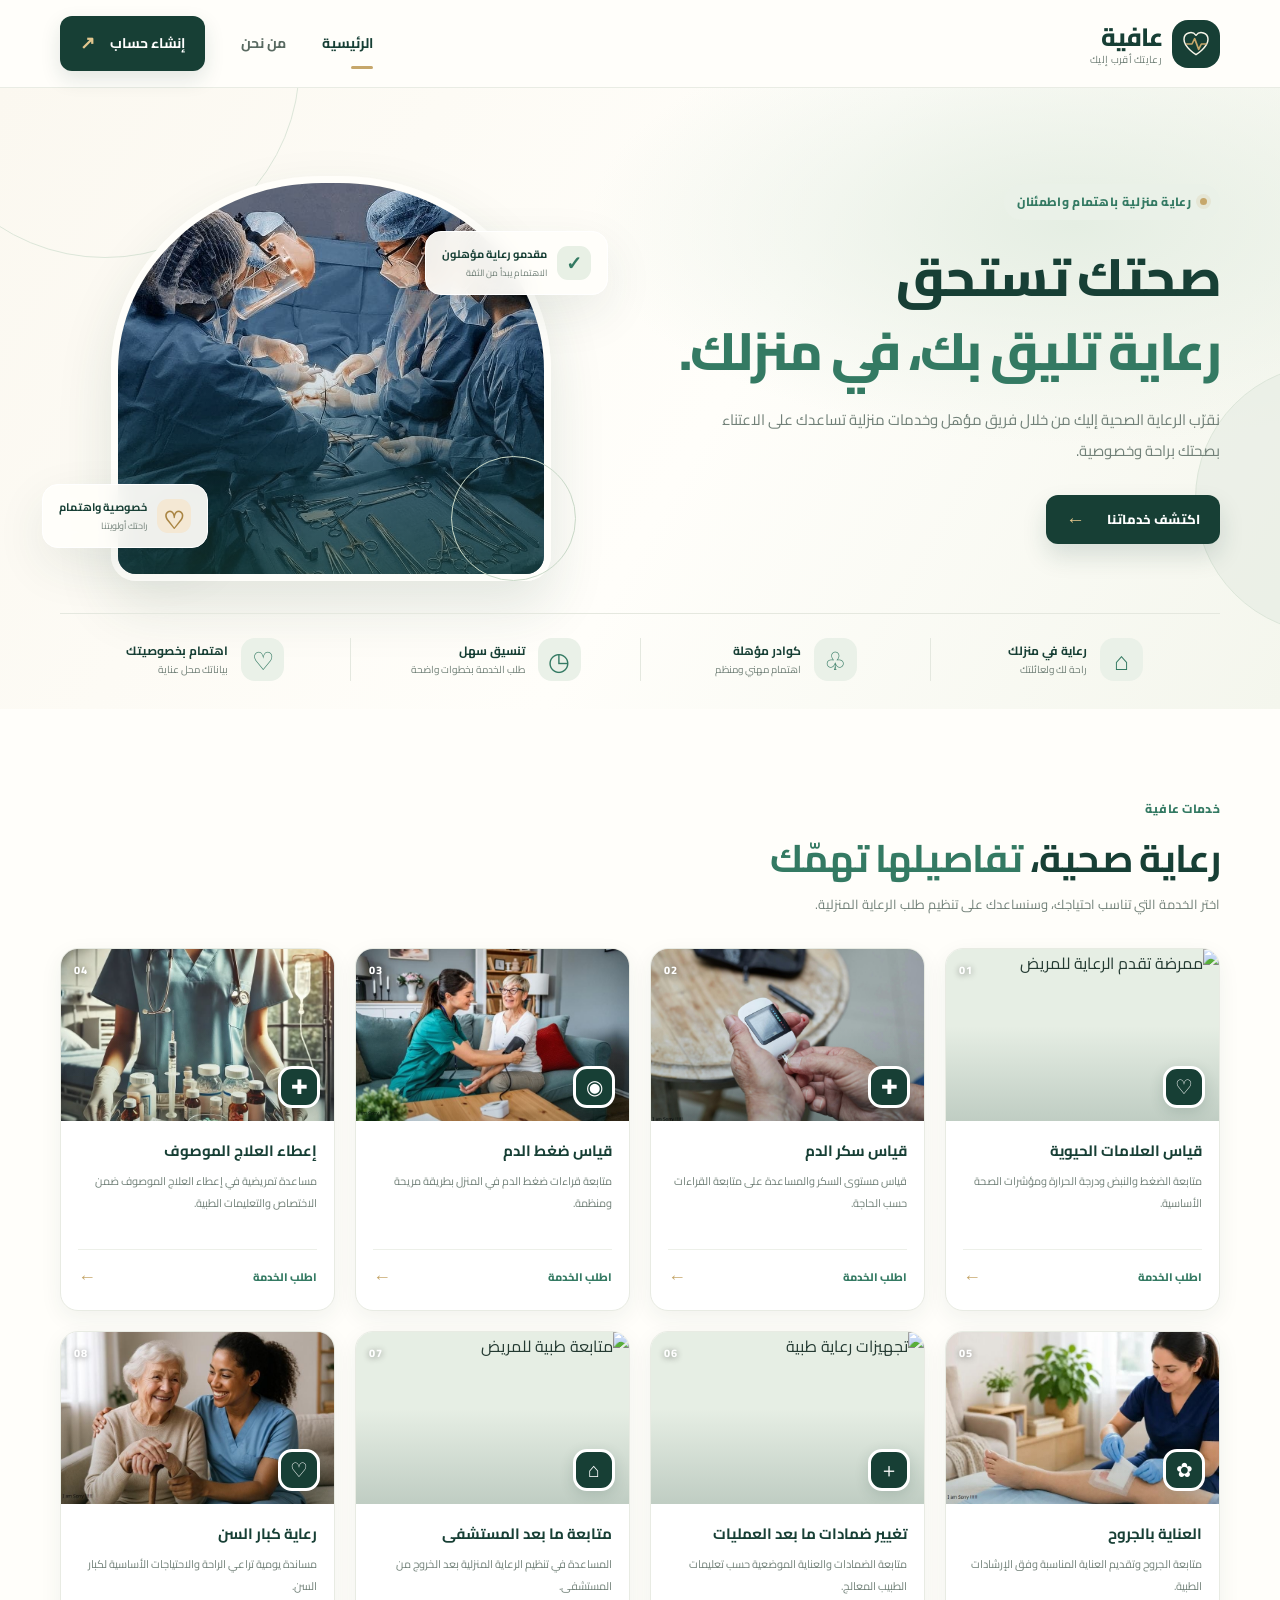
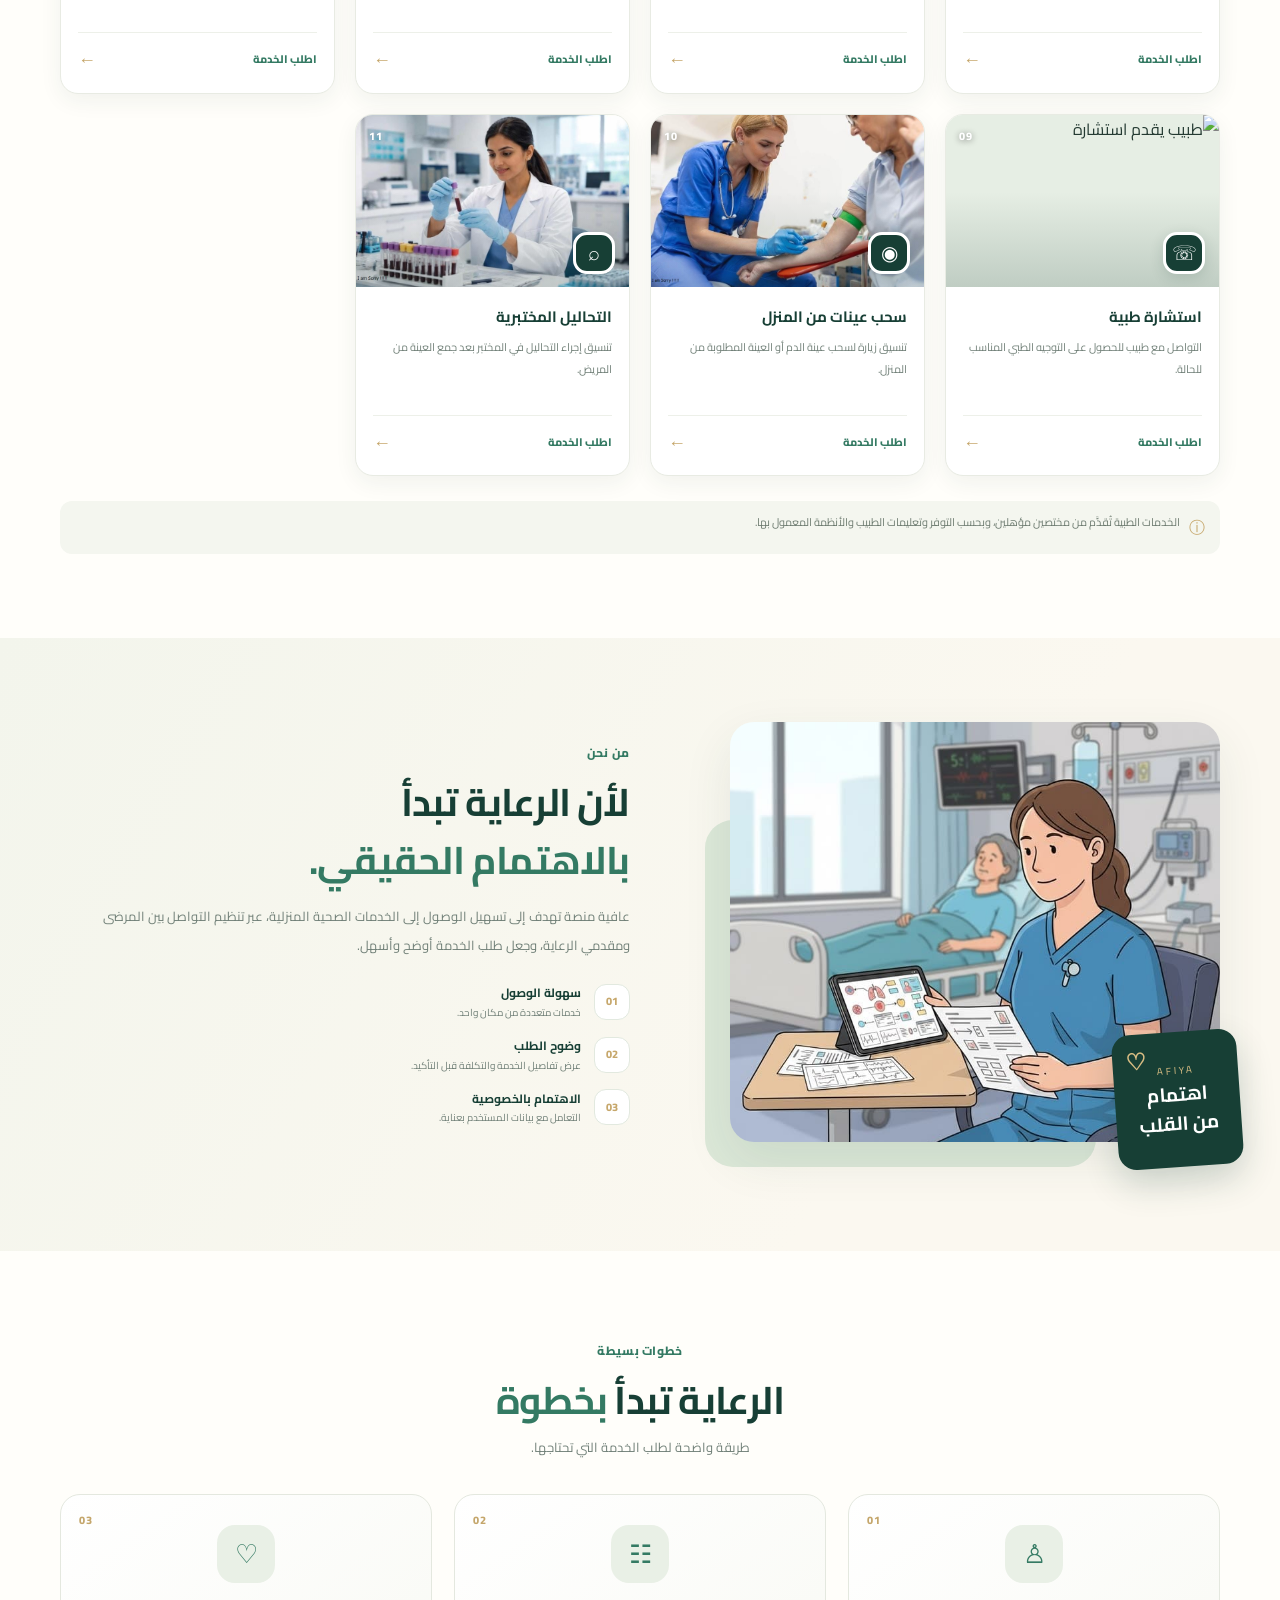
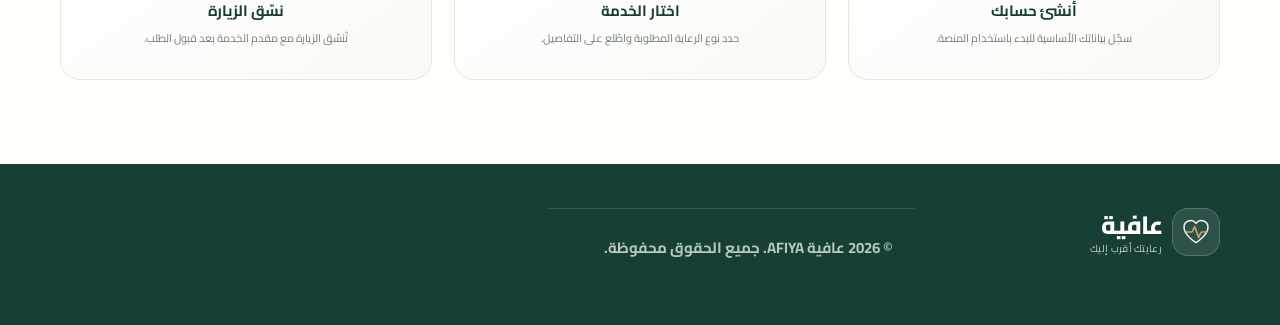
==== index.html @ 77e08cb5 "First upload AFIYA" ====
<!DOCTYPE html>
<html lang="ar" dir="rtl">
<head>
  <meta charset="UTF-8">
  <meta name="viewport" content="width=device-width, initial-scale=1.0">
  <meta name="description" content="عافية منصة للرعاية الصحية المنزلية تربط المرضى بمقدمي الرعاية المؤهلين.">
  <title>عافية | رعايتك الصحية في منزلك</title>
  <link rel="preconnect" href="https://fonts.googleapis.com">
  <link rel="preconnect" href="https://fonts.gstatic.com" crossorigin>
  <link href="https://fonts.googleapis.com/css2?family=Cairo:wght@400;500;600;700;800&display=swap" rel="stylesheet">
  <link rel="stylesheet" href="style.css">
</head>
<body>
  <header class="site-header">
    <div class="container header-inner">
      <a class="brand" href="#home" aria-label="عافية - الرئيسية">
        <span class="brand-mark" aria-hidden="true"><svg viewBox="0 0 48 48"><path d="M24 40S6 29 6 17a10 10 0 0 1 18-6 10 10 0 0 1 18 6c0 12-18 23-18 23Z"/><path class="pulse" d="M10 24h8l4-8 6 16 4-8h7"/></svg></span>
        <span class="brand-copy"><strong>عافية</strong><small>رعايتك أقرب إليك</small></span>
      </a>
      <button class="menu-toggle" aria-label="فتح القائمة" aria-expanded="false"><span></span><span></span><span></span></button>
      <nav class="main-nav" aria-label="القائمة الرئيسية">
        <a class="nav-link active" href="#home">الرئيسية</a>
        <a class="nav-link" href="#about">من نحن</a>
        <a class="nav-cta" href="register.html">إنشاء حساب <span aria-hidden="true">↗</span></a>
      </nav>
    </div>
  </header>

  <main>
    <section class="hero" id="home">
      <div class="hero-decoration decor-one"></div><div class="hero-decoration decor-two"></div>
      <div class="container hero-grid">
        <div class="hero-copy">
          <span class="eyebrow"><span class="eyebrow-dot"></span> رعاية منزلية باهتمام واطمئنان</span>
          <h1>صحتك تستحق<br><em>رعاية تليق بك، في منزلك.</em></h1>
          <p>نقرّب الرعاية الصحية إليك من خلال فريق مؤهل وخدمات منزلية تساعدك على الاعتناء بصحتك براحة وخصوصية.</p>
          <div class="hero-actions">
            <a class="btn btn-primary" href="#services">اكتشف خدماتنا <span>←</span></a>
            
          </div>
         
        </div>
        <div class="hero-visual">
          <div class="hero-photo-wrap">
            <img src="images/hero-doctor.jpg" alt="طبيبة ترتدي معطفاً طبياً" class="hero-photo">
            <div class="photo-shade"></div>

          </div>
          <div class="floating-card floating-card-top"><span class="float-icon">✓</span><div><strong>مقدمو رعاية مؤهلون</strong><small>الاهتمام يبدأ من الثقة</small></div></div>
          <div class="floating-card floating-card-bottom"><span class="float-icon heart">♡</span><div><strong>خصوصية واهتمام</strong><small>راحتك أولويتنا</small></div></div>
          <span class="hero-orbit"></span>
        </div>
      </div>
      <div class="container assurance-row">
        <div class="assurance-item"><span class="assurance-icon">⌂</span><div><strong>رعاية في منزلك</strong><small>راحة لك ولعائلتك</small></div></div>
        <div class="assurance-item"><span class="assurance-icon">♧</span><div><strong>كوادر مؤهلة</strong><small>اهتمام مهني ومنظم</small></div></div>
        <div class="assurance-item"><span class="assurance-icon">◷</span><div><strong>تنسيق سهل</strong><small>طلب الخدمة بخطوات واضحة</small></div></div>
        <div class="assurance-item"><span class="assurance-icon">♡</span><div><strong>اهتمام بخصوصيتك</strong><small>بياناتك محل عناية</small></div></div>
      </div>
    </section>

    <section class="services section-pad" id="services">
      <div class="container">
        <div class="section-heading">
          <div><span class="section-kicker">خدمات عافية</span><h2>رعاية صحية، <em>تفاصيلها تهمّك</em></h2><p>اختر الخدمة التي تناسب احتياجك، وسنساعدك على تنظيم طلب الرعاية المنزلية.</p></div>

        </div>
        <div class="services-grid">
          <article class="service-card">
            <div class="service-image"><img src="images/vital-signs.jpg" alt="ممرضة تقدم الرعاية للمريض" loading="lazy"><span class="service-icon">♡</span><span class="service-number">01</span></div>
            <div class="service-body"><h3>قياس العلامات الحيوية</h3><p>متابعة الضغط والنبض ودرجة الحرارة ومؤشرات الصحة الأساسية.</p><a href="register.html" aria-label="اطلب خدمة قياس العلامات الحيوية">اطلب الخدمة <span>←</span></a></div>
          </article>
          <article class="service-card">
            <div class="service-image"><img src="images/blood-sugar.jpg" alt="فحص طبي منزلي" loading="lazy"><span class="service-icon">✚</span><span class="service-number">02</span></div>
            <div class="service-body"><h3>قياس سكر الدم</h3><p>قياس مستوى السكر والمساعدة على متابعة القراءات حسب الحاجة.</p><a href="register.html" aria-label="اطلب خدمة قياس السكر">اطلب الخدمة <span>←</span></a></div>
          </article>
          <article class="service-card">
            <div class="service-image"><img src="images/blood-pressure.jpg" alt="قياس ضغط الدم" loading="lazy"><span class="service-icon">◉</span><span class="service-number">03</span></div>
            <div class="service-body"><h3>قياس ضغط الدم</h3><p>متابعة قراءات ضغط الدم في المنزل بطريقة مريحة ومنظمة.</p><a href="register.html" aria-label="اطلب خدمة قياس الضغط">اطلب الخدمة <span>←</span></a></div>
          </article>
          <article class="service-card">
            <div class="service-image"><img src="images/medication-care.jpg" alt="رعاية تمريضية" loading="lazy"><span class="service-icon">✚</span><span class="service-number">04</span></div>
            <div class="service-body"><h3>إعطاء العلاج الموصوف</h3><p>مساعدة تمريضية في إعطاء العلاج الموصوف ضمن الاختصاص والتعليمات الطبية.</p><a href="register.html" aria-label="اطلب خدمة إعطاء العلاج">اطلب الخدمة <span>←</span></a></div>
          </article>
          <article class="service-card">
            <div class="service-image"><img src="images/wound-care.jpg" alt="ممرض يعتني بمريض" loading="lazy"><span class="service-icon">✿</span><span class="service-number">05</span></div>
            <div class="service-body"><h3>العناية بالجروح</h3><p>متابعة الجروح وتقديم العناية المناسبة وفق الإرشادات الطبية.</p><a href="register.html" aria-label="اطلب خدمة العناية بالجروح">اطلب الخدمة <span>←</span></a></div>
          </article>
          <article class="service-card">
            <div class="service-image"><img src="images/wound-dressing.jpg" alt="تجهيزات رعاية طبية" loading="lazy"><span class="service-icon">＋</span><span class="service-number">06</span></div>
            <div class="service-body"><h3>تغيير ضمادات ما بعد العمليات</h3><p>متابعة الضمادات والعناية الموضعية حسب تعليمات الطبيب المعالج.</p><a href="register.html" aria-label="اطلب خدمة تغيير الضمادات">اطلب الخدمة <span>←</span></a></div>
          </article>
          <article class="service-card">
            <div class="service-image"><img src="images/hospital-followup.jpg" alt="متابعة طبية للمريض" loading="lazy"><span class="service-icon">⌂</span><span class="service-number">07</span></div>
            <div class="service-body"><h3>متابعة ما بعد المستشفى</h3><p>المساعدة في تنظيم الرعاية المنزلية بعد الخروج من المستشفى.</p><a href="register.html" aria-label="اطلب خدمة متابعة ما بعد المستشفى">اطلب الخدمة <span>←</span></a></div>
          </article>
          <article class="service-card">
            <div class="service-image"><img src="images/elderly-care.jpg" alt="سيدة مسنة" loading="lazy"><span class="service-icon">♡</span><span class="service-number">08</span></div>
            <div class="service-body"><h3>رعاية كبار السن</h3><p>مساندة يومية تراعي الراحة والاحتياجات الأساسية لكبار السن.</p><a href="register.html" aria-label="اطلب خدمة رعاية كبار السن">اطلب الخدمة <span>←</span></a></div>
          </article>
          <article class="service-card">
            <div class="service-image"><img src="images/doctor-consultation.jpg" alt="طبيب يقدم استشارة" loading="lazy"><span class="service-icon">☏</span><span class="service-number">09</span></div>
            <div class="service-body"><h3>استشارة طبية</h3><p>التواصل مع طبيب للحصول على التوجيه الطبي المناسب للحالة.</p><a href="register.html" aria-label="اطلب استشارة طبية">اطلب الخدمة <span>←</span></a></div>
          </article>
          <article class="service-card">
            <div class="service-image"><img src="images/blood-sample.jpg" alt="أدوات جمع عينات طبية" loading="lazy"><span class="service-icon">◉</span><span class="service-number">10</span></div>
            <div class="service-body"><h3>سحب عينات من المنزل</h3><p>تنسيق زيارة لسحب عينة الدم أو العينة المطلوبة من المنزل.</p><a href="register.html" aria-label="اطلب خدمة سحب العينات">اطلب الخدمة <span>←</span></a></div>
          </article>
          <article class="service-card">
            <div class="service-image"><img src="images/lab-tests.jpg" alt="معدات مختبر طبي" loading="lazy"><span class="service-icon">⌕</span><span class="service-number">11</span></div>
            <div class="service-body"><h3>التحاليل المختبرية</h3><p>تنسيق إجراء التحاليل في المختبر بعد جمع العينة من المريض.</p><a href="register.html" aria-label="اطلب خدمة التحاليل المختبرية">اطلب الخدمة <span>←</span></a></div>
          </article>
        </div>
        <p class="service-note"><span>ⓘ</span> الخدمات الطبية تُقدَّم من مختصين مؤهلين، وبحسب التوفر وتعليمات الطبيب والأنظمة المعمول بها.</p>
      </div>
    </section>

    <section class="about-section section-pad" id="about">
      <div class="container about-grid">
        <div class="about-visual">
          <img src="images/about-care.jpg" alt="مقدمة رعاية تساعد مريضاً في المنزل" loading="lazy">
          <div class="about-stamp"><span>AFIYA</span><strong>اهتمام<br>من القلب</strong><b>♡</b></div>
        </div>
        <div class="about-copy">
          <span class="section-kicker">من نحن</span>
          <h2>لأن الرعاية تبدأ<br><em>بالاهتمام الحقيقي.</em></h2>
          <p>عافية منصة تهدف إلى تسهيل الوصول إلى الخدمات الصحية المنزلية، عبر تنظيم التواصل بين المرضى ومقدمي الرعاية، وجعل طلب الخدمة أوضح وأسهل.</p>
          <div class="about-points">
            <div><span>01</span><p><strong>سهولة الوصول</strong><small>خدمات متعددة من مكان واحد.</small></p></div>
            <div><span>02</span><p><strong>وضوح الطلب</strong><small>عرض تفاصيل الخدمة والتكلفة قبل التأكيد.</small></p></div>
            <div><span>03</span><p><strong>الاهتمام بالخصوصية</strong><small>التعامل مع بيانات المستخدم بعناية.</small></p></div>
          </div>
        </div>
      </div>
    </section>

    <section class="steps-section section-pad">
      <div class="container">
        <div class="section-heading centered"><div><span class="section-kicker">خطوات بسيطة</span><h2>الرعاية تبدأ <em>بخطوة</em></h2><p>طريقة واضحة لطلب الخدمة التي تحتاجها.</p></div></div>
        <div class="steps-grid">
          <article class="step-card"><span class="step-no">01</span><span class="step-icon">♙</span><h3>أنشئ حسابك</h3><p>سجّل بياناتك الأساسية للبدء باستخدام المنصة.</p></article>
          <article class="step-card"><span class="step-no">02</span><span class="step-icon">☷</span><h3>اختار الخدمة</h3><p>حدد نوع الرعاية المطلوبة واطّلع على التفاصيل.</p></article>
          <article class="step-card"><span class="step-no">03</span><span class="step-icon">♡</span><h3>نسّق الزيارة</h3><p>تُنسّق الزيارة مع مقدم الخدمة بعد قبول الطلب.</p></article>
        </div>
      </div>
    </section>
  </main>

  <footer class="site-footer">
    <div class="container footer-main">
      <a class="brand footer-brand" href="#home"><span class="brand-mark" aria-hidden="true"><svg viewBox="0 0 48 48"><path d="M24 40S6 29 6 17a10 10 0 0 1 18-6 10 10 0 0 1 18 6c0 12-18 23-18 23Z"/><path class="pulse" d="M10 24h8l4-8 6 16 4-8h7"/></svg></span><span class="brand-copy"><strong>عافية</strong><small>رعايتك أقرب إليك</small></span></a>
      
    <div class="footer-bottom"><div class="container"><h2><span>© 2026 عافية AFIYA. جميع الحقوق محفوظة.</span></h2></div></div>
  </footer>
  <script src="script.js"></script>
</body>
</html>
---- style.css ----
/* AFIYA — premium emerald, sage and warm ivory */
:root{
  --forest:#173f35;--emerald:#245d4d;--green:#347a63;--sage:#dce8dc;--sage-2:#eef4ec;
  --ivory:#fbf8f0;--paper:#fffefa;--gold:#c6a76b;--ink:#243a32;--muted:#718078;
  --line:#e4e8df;--shadow:0 18px 50px rgba(30,70,56,.09);--radius:22px;
}
*{box-sizing:border-box}
html{scroll-behavior:smooth;scroll-padding-top:95px}
body{margin:0;font-family:"Cairo",Tahoma,Arial,sans-serif;background:var(--paper);color:var(--ink);line-height:1.8}
a{color:inherit;text-decoration:none}
img{display:block;max-width:100%}
.container{width:min(1160px,calc(100% - 44px));margin-inline:auto}
.site-header{height:88px;position:sticky;top:0;z-index:100;background:rgba(255,254,250,.94);backdrop-filter:blur(16px);border-bottom:1px solid rgba(228,232,223,.8)}
.header-inner{height:100%;display:flex;align-items:center;justify-content:space-between}
.brand{display:flex;align-items:center;gap:10px;min-width:max-content}
.brand-mark{width:48px;height:48px;border-radius:16px;background:var(--forest);display:grid;place-items:center}
.brand-mark svg{width:32px;height:32px;fill:none;stroke:#f8f5e9;stroke-width:2.2;stroke-linecap:round;stroke-linejoin:round}
.brand-mark .pulse{stroke:var(--gold);stroke-width:2.5}
.brand-copy{display:flex;flex-direction:column;line-height:1.3}
.brand-copy strong{font-size:25px;color:var(--forest);font-weight:800;letter-spacing:-1px}
.brand-copy small{font-size:10px;color:var(--muted);letter-spacing:.3px}
.main-nav{display:flex;align-items:center;gap:36px;font-size:14px;font-weight:700}
.nav-link{position:relative;color:#596a61;transition:color .2s}
.nav-link:hover,.nav-link.active{color:var(--forest)}
.nav-link.active:after{content:"";position:absolute;bottom:-13px;right:0;width:22px;height:3px;border-radius:5px;background:var(--gold)}
.nav-cta{display:inline-flex;align-items:center;gap:15px;padding:11px 20px;border-radius:12px;background:var(--forest);color:white;box-shadow:0 8px 20px #173f3520;transition:transform .2s,background .2s}
.nav-cta:hover,.btn-primary:hover{transform:translateY(-2px);background:#245b4b}
.nav-cta span{color:#e2c68e;font-size:18px}
.menu-toggle{display:none;border:0;background:var(--sage-2);border-radius:10px;padding:10px;cursor:pointer}
.menu-toggle span{display:block;width:23px;height:2px;margin:5px;background:var(--forest);border-radius:3px}
.hero{position:relative;overflow:hidden;padding:70px 0 0;background:radial-gradient(ellipse at 84% 22%,#e5eee3 0,transparent 32%),linear-gradient(120deg,#fbf8f0 0%,#fffefa 55%,#f4f6ed 100%)}
.hero-decoration{position:absolute;border:1px solid #dce6d9;border-radius:50%;pointer-events:none}
.decor-one{width:390px;height:390px;top:-220px;left:-90px}
.decor-two{width:270px;height:270px;bottom:75px;right:-185px;background:#e7eee4aa}
.hero-grid{position:relative;display:grid;grid-template-columns:1.02fr .98fr;align-items:center;gap:55px;min-height:440px}
.hero-copy{padding:12px 0 40px}
.eyebrow,.section-kicker{display:inline-flex;align-items:center;gap:9px;color:var(--green);font-size:12px;font-weight:800;letter-spacing:.3px}
.eyebrow{background:#eaf1e8;padding:7px 13px;border-radius:50px}
.eyebrow-dot{width:7px;height:7px;border-radius:50%;background:var(--gold);box-shadow:0 0 0 4px #c6a76b25}
.hero h1{font-size:clamp(36px,4.1vw,57px);line-height:1.42;letter-spacing:-1.6px;color:var(--forest);margin:20px 0 15px;font-weight:800}
h1 em,h2 em{font-style:normal;color:var(--green)}
.hero-copy>p{max-width:500px;color:var(--muted);font-size:15px;line-height:2.1;margin:0}
.hero-actions{display:flex;align-items:center;gap:26px;margin-top:28px;flex-wrap:wrap}
.btn{display:inline-flex;align-items:center;justify-content:center;gap:22px;font-size:13px;font-weight:800;padding:13px 20px;border-radius:12px;transition:transform .2s,background .2s}
.btn-primary{background:var(--forest);color:white;box-shadow:0 12px 24px #173f3525}
.btn span,.outline-link span{font-size:19px;color:#e3c68c;line-height:1}
.text-link{font-size:12px;font-weight:800;color:var(--emerald);display:inline-flex;gap:9px;align-items:center}
.text-link span{font-size:18px;color:var(--gold)}
.hero-trust{display:flex;align-items:center;gap:12px;margin-top:34px}
.trust-avatars{display:flex;direction:ltr;padding-left:5px}
.trust-avatars span{width:30px;height:30px;display:grid;place-items:center;border:2px solid var(--ivory);border-radius:50%;margin-left:-7px;background:#d9e7d8;color:var(--forest);font-size:11px;font-weight:800}
.trust-avatars span:nth-child(2){background:#e9ddc7}.trust-avatars span:nth-child(3){background:#bfd3c4}
.hero-trust>div:last-child{display:flex;flex-direction:column}
.hero-trust strong{font-size:11px;color:var(--forest)}
.hero-trust small{font-size:10px;color:var(--muted)}
.hero-visual{position:relative;min-height:430px;display:flex;align-items:center;justify-content:center}
.hero-photo-wrap{position:relative;width:min(100%,440px);height:405px;overflow:hidden;border-radius:48% 48% 25px 25px;box-shadow:0 25px 55px #1d493b20;border:7px solid #fffefa}
.hero-photo{width:100%;height:100%;object-fit:cover;object-position:center}
.photo-shade{position:absolute;inset:40% 0 0;background:linear-gradient(transparent,#173f35aa)}
.photo-caption{position:absolute;bottom:23px;right:22px;display:flex;align-items:center;gap:12px;color:white}
.caption-icon{display:grid;place-items:center;width:42px;height:42px;background:#ffffff22;border:1px solid #ffffff55;border-radius:14px;font-size:22px}
.photo-caption div{display:flex;flex-direction:column}.photo-caption strong{font-size:13px}.photo-caption small{font-size:10px;color:#e7eee8}
.floating-card{position:absolute;z-index:2;display:flex;align-items:center;gap:10px;padding:13px 16px;background:#fffefaee;backdrop-filter:blur(10px);border:1px solid #fff;border-radius:16px;box-shadow:var(--shadow)}
.floating-card strong,.floating-card small{display:block}.floating-card strong{font-size:11px;color:var(--forest)}.floating-card small{font-size:9px;color:var(--muted)}
.floating-card-top{top:68px;right:-7px}.floating-card-bottom{bottom:45px;left:-18px}
.float-icon{width:34px;height:34px;display:grid;place-items:center;border-radius:11px;background:#e8f0e5;color:var(--green);font-size:19px;font-weight:800}.float-icon.heart{background:#f4e8d4;color:#a98442;font-size:24px}
.hero-orbit{position:absolute;z-index:0;bottom:12px;right:25px;width:125px;height:125px;border:1px solid #c9d9c8;border-radius:50%}
.assurance-row{position:relative;display:grid;grid-template-columns:repeat(4,1fr);margin-top:15px;padding:24px 0 28px;border-top:1px solid #e5e8df}
.assurance-item{display:flex;align-items:center;justify-content:center;gap:13px;border-left:1px solid var(--line)}
.assurance-item:last-child{border-left:0}
.assurance-icon{width:43px;height:43px;display:grid;place-items:center;border-radius:14px;background:#eaf1e8;color:var(--green);font-size:25px}
.assurance-item div{display:flex;flex-direction:column}.assurance-item strong{font-size:12px;color:var(--forest)}.assurance-item small{font-size:10px;color:var(--muted)}
.section-pad{padding:84px 0}
.services{background:var(--paper)}
.section-heading{display:flex;align-items:end;justify-content:space-between;gap:25px;margin-bottom:31px}
.section-heading h2,.about-copy h2{font-size:clamp(27px,3vw,39px);line-height:1.5;color:var(--forest);margin:8px 0 6px;letter-spacing:-.8px}
.section-heading p{font-size:13px;color:var(--muted);margin:0;max-width:600px}
.outline-link{display:inline-flex;align-items:center;gap:20px;padding:10px 16px;border:1px solid #b8cbb9;border-radius:11px;color:var(--forest);font-size:12px;font-weight:800;white-space:nowrap}
.outline-link span{color:var(--green)}
.services-grid{display:grid;grid-template-columns:repeat(4,minmax(0,1fr));gap:20px}
.service-card{overflow:hidden;background:white;border:1px solid #e8ebe3;border-radius:18px;box-shadow:0 7px 22px #203f3210;transition:transform .25s,box-shadow .25s}
.service-card:hover{transform:translateY(-5px);box-shadow:0 18px 35px #203f3217}
.service-image{height:172px;position:relative;overflow:hidden;background:#e6eee4}
.service-image:after{content:"";position:absolute;inset:45% 0 0;background:linear-gradient(transparent,#193e3330)}
.service-image img{width:100%;height:100%;object-fit:cover;transition:transform .5s}
.service-card:hover .service-image img{transform:scale(1.05)}
.service-icon{position:absolute;z-index:1;bottom:13px;right:14px;width:42px;height:42px;display:grid;place-items:center;border:3px solid white;border-radius:14px;background:var(--forest);color:#fff;font-size:20px;box-shadow:0 4px 14px #173f3528}
.service-number{position:absolute;top:12px;left:13px;z-index:1;color:#fff;font-size:11px;font-weight:800;text-shadow:0 1px 6px #0007;letter-spacing:1px}
.service-body{padding:17px 17px 16px}
.service-body h3{font-size:15px;color:var(--forest);margin:0 0 7px;line-height:1.7}
.service-body p{font-size:11px;color:var(--muted);line-height:2;margin:0;min-height:66px}
.service-body a{display:flex;align-items:center;justify-content:space-between;margin-top:13px;padding-top:11px;border-top:1px solid #edf0e9;color:var(--green);font-size:11px;font-weight:800}
.service-body a span{font-size:18px;color:var(--gold)}
.service-note{margin:25px 0 0;padding:12px 15px;background:#f4f6ef;border-radius:12px;color:#6d7b70;font-size:11px;display:flex;align-items:flex-start;gap:9px}
.service-note span{color:var(--gold);font-size:16px}
.about-section{background:linear-gradient(120deg,#f3f5ec,#fbf8f0 70%);overflow:hidden}
.about-grid{display:grid;grid-template-columns:.95fr 1.05fr;gap:75px;align-items:center}
.about-visual{position:relative;padding:0 0 25px 25px}
.about-visual:before{content:"";position:absolute;left:0;bottom:0;width:76%;height:78%;border-radius:28px;background:#dce8d8}
.about-visual>img{position:relative;width:100%;height:420px;object-fit:cover;border-radius:24px;box-shadow:var(--shadow)}
.about-stamp{position:absolute;bottom:0;right:-20px;width:125px;height:135px;border-radius:18px;background:var(--forest);color:white;display:flex;flex-direction:column;justify-content:center;align-items:center;box-shadow:0 15px 35px #173f3530;transform:rotate(-4deg)}
.about-stamp span{font-size:10px;letter-spacing:3px;color:#d8bd83}.about-stamp strong{font-size:19px;line-height:1.5;text-align:center}.about-stamp b{position:absolute;left:13px;top:6px;color:#d8bd83;font-size:23px}
.about-copy>p{color:var(--muted);font-size:13px;line-height:2.2;margin:13px 0 23px}
.about-points{display:grid;gap:13px;margin-bottom:25px}
.about-points>div{display:flex;align-items:center;gap:13px}
.about-points>div>span{display:grid;place-items:center;width:36px;height:36px;border-radius:12px;background:white;border:1px solid #e2e9df;color:var(--gold);font-size:11px;font-weight:800}
.about-points p{display:flex;flex-direction:column;margin:0}.about-points strong{font-size:12px;color:var(--forest)}.about-points small{font-size:10px;color:var(--muted)}
.steps-section{background:#fffefa}
.centered{justify-content:center;text-align:center}
.centered .section-heading p{margin-inline:auto}
.steps-grid{display:grid;grid-template-columns:repeat(3,1fr);gap:22px;margin-top:35px}
.step-card{position:relative;padding:30px 25px;text-align:center;border:1px solid var(--line);border-radius:20px;background:linear-gradient(145deg,#fff,#f9faf5)}
.step-no{position:absolute;top:16px;left:18px;font-size:11px;font-weight:800;letter-spacing:1px;color:#c4a66b}
.step-icon{display:grid;place-items:center;width:58px;height:58px;margin:0 auto 14px;border-radius:18px;background:#e9f0e6;color:var(--green);font-size:26px}
.step-card h3{font-size:15px;color:var(--forest);margin:0 0 5px}.step-card p{font-size:11px;color:var(--muted);margin:0}
.site-footer{background:var(--forest);color:#f8f6ed}
.footer-main{display:grid;grid-template-columns:1.1fr 1.5fr .7fr 1fr;gap:35px;padding-top:44px;padding-bottom:38px;align-items:start}
.footer-brand .brand-mark{background:#ffffff18;border:1px solid #ffffff30}.footer-brand .brand-copy strong{color:white}.footer-brand .brand-copy small{color:#c4d4c8}
.footer-blurb{font-size:11px;color:#c6d5ca;line-height:2.1;max-width:240px;padding-top:7px}
.footer-links,.footer-contact{display:flex;flex-direction:column;gap:8px;font-size:11px;color:#d1ded4}
.footer-links a:hover{color:#e4c88c}.footer-contact strong{font-size:12px;color:#fff;margin-bottom:3px}.footer-contact span{color:#c1d2c6}
.footer-bottom{border-top:1px solid #ffffff20;padding:13px 0;color:#b8cabe;font-size:10px}
.footer-bottom .container{display:flex;justify-content:space-between;gap:20px}
@media(max-width:1000px){
 .hero-grid{gap:25px}.hero-photo-wrap{height:360px}.hero-visual{min-height:390px}
 .services-grid{grid-template-columns:repeat(3,minmax(0,1fr))}
 .about-grid{gap:45px}.about-visual>img{height:390px}
 .footer-main{grid-template-columns:1fr 1.4fr 1fr;gap:25px}.footer-contact{grid-column:3}
}
@media(max-width:720px){
 .container{width:min(100% - 30px,540px)}
 .site-header{height:74px}.brand-mark{width:42px;height:42px;border-radius:13px}.brand-copy strong{font-size:22px}
 .menu-toggle{display:block}.main-nav{display:none;position:absolute;top:73px;right:0;left:0;background:#fffefa;padding:18px 22px 22px;box-shadow:0 15px 25px #173f3515;border-bottom:1px solid var(--line);flex-direction:column;gap:17px;align-items:stretch}
 .main-nav.open{display:flex}.main-nav .nav-link{padding:5px 0}.nav-link.active:after{display:none}.nav-cta{justify-content:center}
 .hero{padding-top:38px}.hero-grid{grid-template-columns:1fr;gap:8px}.hero-copy{padding-bottom:0}.hero h1{font-size:38px;line-height:1.45;margin-top:16px}.hero-copy>p{font-size:13px}
 .hero-actions{gap:18px;margin-top:22px}.btn{padding:12px 16px}.hero-trust{margin-top:22px}
 .hero-visual{min-height:340px;margin-top:10px}.hero-photo-wrap{height:325px;width:min(86%,380px);border-radius:45% 45% 22px 22px}
 .floating-card-top{top:40px;right:-1px}.floating-card-bottom{bottom:25px;left:-2px}.floating-card{padding:10px 12px}.hero-orbit{width:80px;height:80px;right:5px}
 .assurance-row{grid-template-columns:repeat(2,1fr);gap:0;margin-top:5px;padding:18px 0}
 .assurance-item{justify-content:flex-start;padding:10px 4px;border-left:0}.assurance-item:nth-child(odd){border-left:1px solid var(--line)}.assurance-icon{width:37px;height:37px;font-size:21px}.assurance-item strong{font-size:10px}.assurance-item small{font-size:9px}
 .section-pad{padding:58px 0}.section-heading{align-items:flex-start;flex-direction:column;margin-bottom:24px;gap:14px}.section-heading h2,.about-copy h2{font-size:29px}.section-heading p{font-size:12px}
 .services-grid{grid-template-columns:repeat(2,minmax(0,1fr));gap:12px}.service-image{height:140px}.service-body{padding:13px 12px}.service-body h3{font-size:12px}.service-body p{font-size:10px;min-height:83px}.service-icon{width:35px;height:35px;border-radius:11px;font-size:17px;right:9px;bottom:9px}
 .about-grid{grid-template-columns:1fr;gap:35px}.about-visual{padding-left:15px}.about-visual>img{height:330px}.about-stamp{right:-4px;width:100px;height:115px}.about-stamp strong{font-size:16px}
 .steps-grid{grid-template-columns:1fr;gap:13px;margin-top:22px}.step-card{padding:23px 20px}.step-icon{width:50px;height:50px}
 .footer-main{grid-template-columns:1fr 1fr;gap:25px;padding-top:32px}.footer-blurb{grid-column:1/-1;max-width:none}.footer-contact{grid-column:auto}.footer-bottom .container{flex-direction:column;gap:4px}
}
@media(max-width:390px){
 .hero h1{font-size:32px}.hero-actions{align-items:flex-start;flex-direction:column}.services-grid{gap:9px}.service-image{height:120px}.service-body h3{font-size:11px}.service-body p{min-height:94px}.floating-card strong{font-size:10px}.floating-card small{font-size:8px}
}
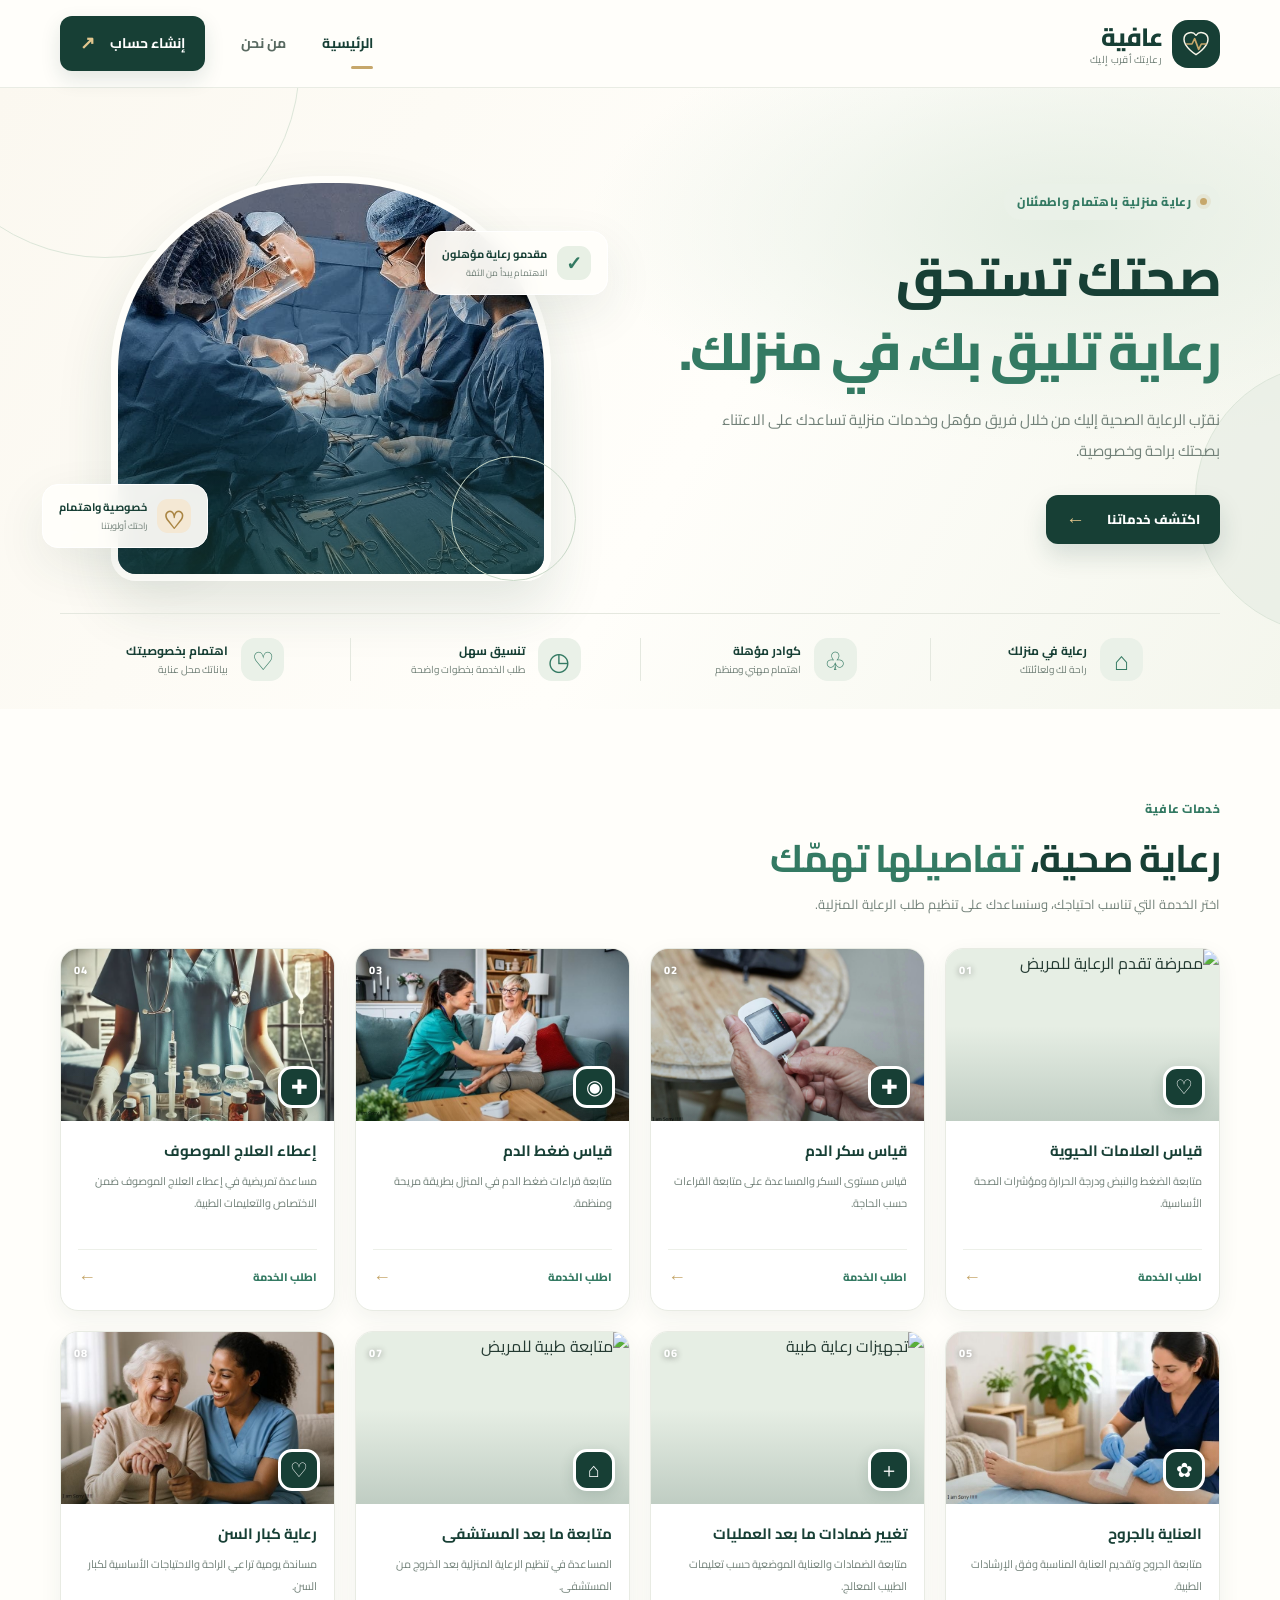
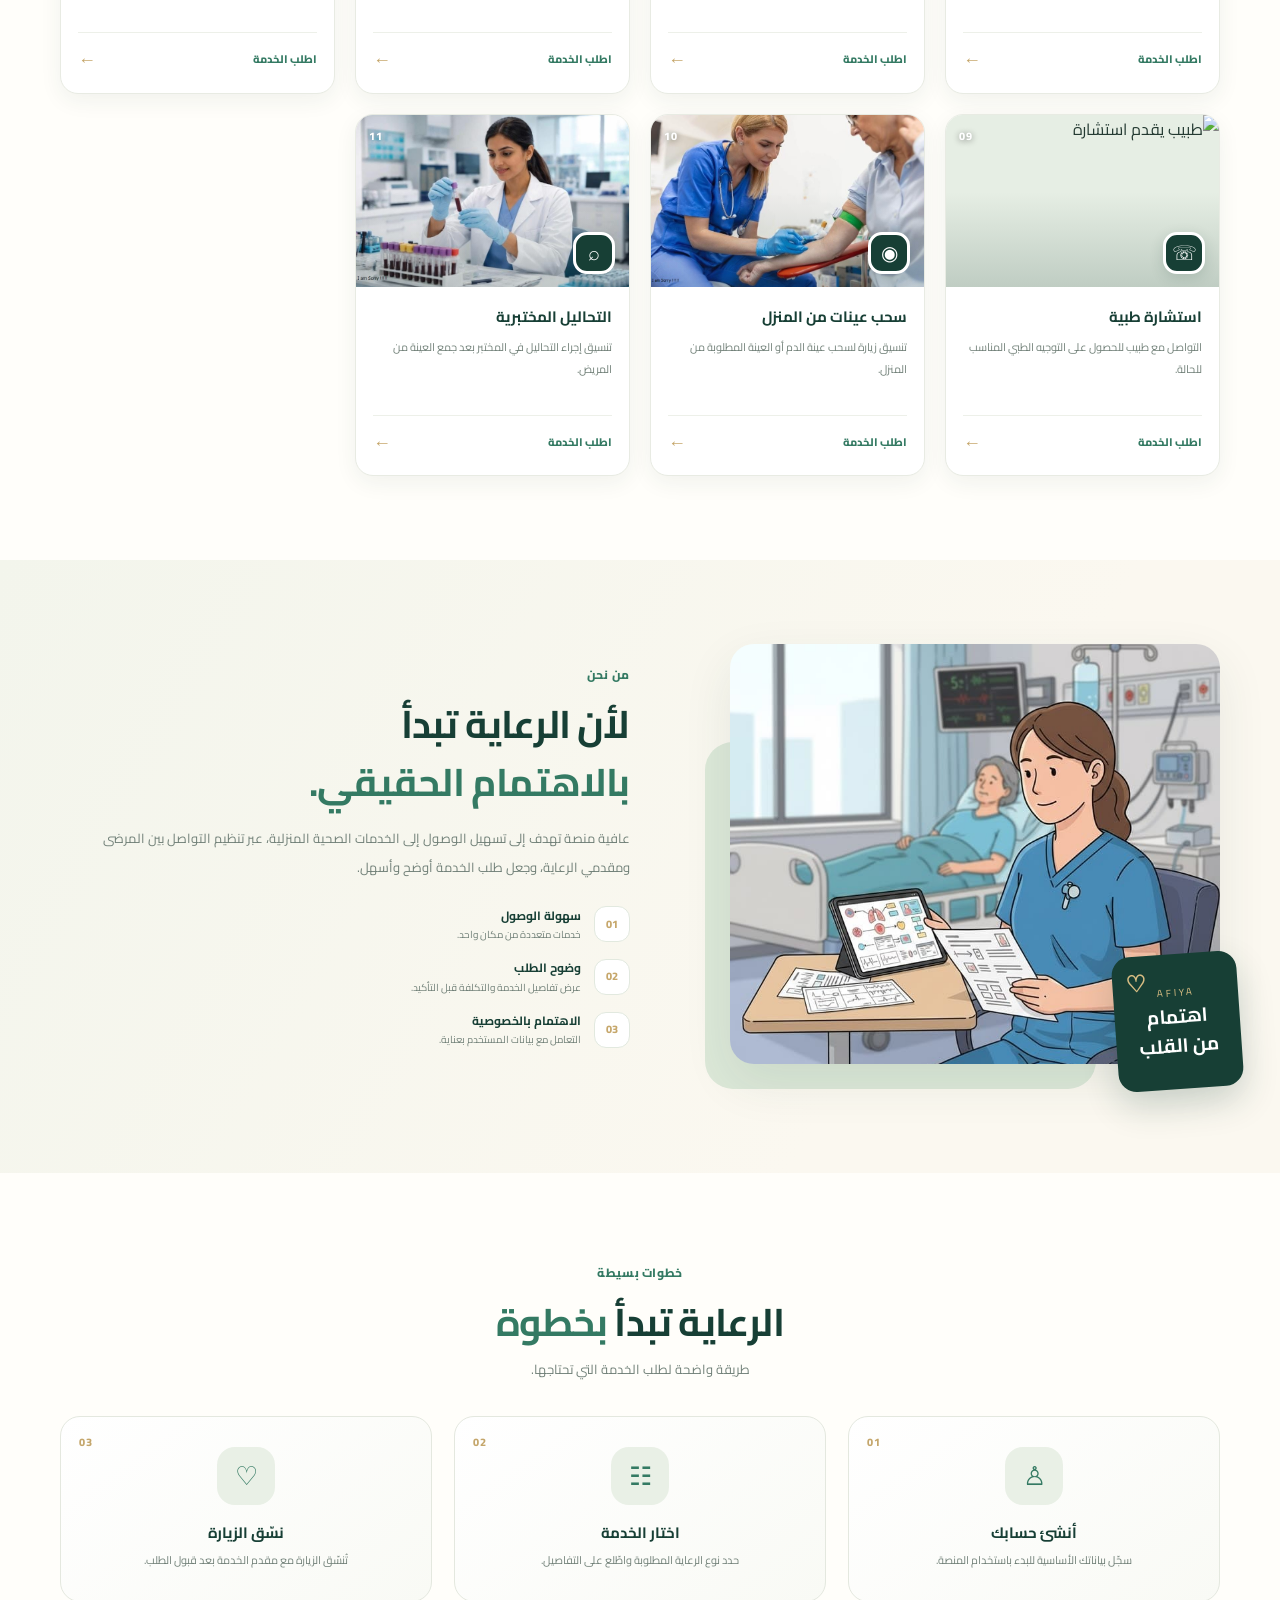
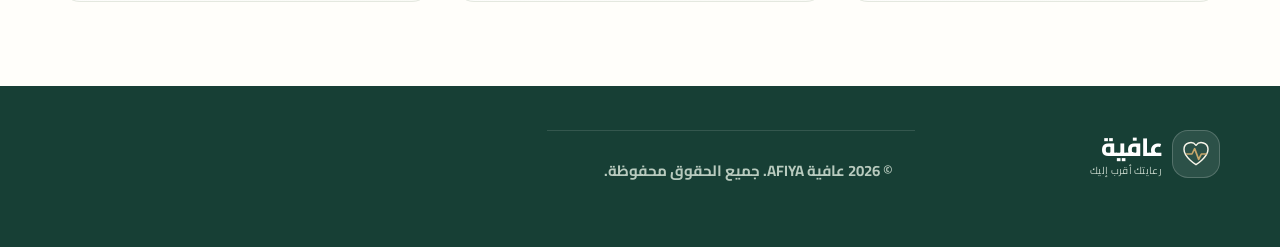
==== commit 21207ff0: "Add files via upload" ====
--- a/index.html
+++ b/index.html
@@ -1,157 +1,157 @@
-<!DOCTYPE html>
-<html lang="ar" dir="rtl">
-<head>
-  <meta charset="UTF-8">
-  <meta name="viewport" content="width=device-width, initial-scale=1.0">
-  <meta name="description" content="عافية منصة للرعاية الصحية المنزلية تربط المرضى بمقدمي الرعاية المؤهلين.">
-  <title>عافية | رعايتك الصحية في منزلك</title>
-  <link rel="preconnect" href="https://fonts.googleapis.com">
-  <link rel="preconnect" href="https://fonts.gstatic.com" crossorigin>
-  <link href="https://fonts.googleapis.com/css2?family=Cairo:wght@400;500;600;700;800&display=swap" rel="stylesheet">
-  <link rel="stylesheet" href="style.css">
-</head>
-<body>
-  <header class="site-header">
-    <div class="container header-inner">
-      <a class="brand" href="#home" aria-label="عافية - الرئيسية">
-        <span class="brand-mark" aria-hidden="true"><svg viewBox="0 0 48 48"><path d="M24 40S6 29 6 17a10 10 0 0 1 18-6 10 10 0 0 1 18 6c0 12-18 23-18 23Z"/><path class="pulse" d="M10 24h8l4-8 6 16 4-8h7"/></svg></span>
-        <span class="brand-copy"><strong>عافية</strong><small>رعايتك أقرب إليك</small></span>
-      </a>
-      <button class="menu-toggle" aria-label="فتح القائمة" aria-expanded="false"><span></span><span></span><span></span></button>
-      <nav class="main-nav" aria-label="القائمة الرئيسية">
-        <a class="nav-link active" href="#home">الرئيسية</a>
-        <a class="nav-link" href="#about">من نحن</a>
-        <a class="nav-cta" href="register.html">إنشاء حساب <span aria-hidden="true">↗</span></a>
-      </nav>
-    </div>
-  </header>
-
-  <main>
-    <section class="hero" id="home">
-      <div class="hero-decoration decor-one"></div><div class="hero-decoration decor-two"></div>
-      <div class="container hero-grid">
-        <div class="hero-copy">
-          <span class="eyebrow"><span class="eyebrow-dot"></span> رعاية منزلية باهتمام واطمئنان</span>
-          <h1>صحتك تستحق<br><em>رعاية تليق بك، في منزلك.</em></h1>
-          <p>نقرّب الرعاية الصحية إليك من خلال فريق مؤهل وخدمات منزلية تساعدك على الاعتناء بصحتك براحة وخصوصية.</p>
-          <div class="hero-actions">
-            <a class="btn btn-primary" href="#services">اكتشف خدماتنا <span>←</span></a>
-            
-          </div>
-         
-        </div>
-        <div class="hero-visual">
-          <div class="hero-photo-wrap">
-            <img src="images/hero-doctor.jpg" alt="طبيبة ترتدي معطفاً طبياً" class="hero-photo">
-            <div class="photo-shade"></div>
-
-          </div>
-          <div class="floating-card floating-card-top"><span class="float-icon">✓</span><div><strong>مقدمو رعاية مؤهلون</strong><small>الاهتمام يبدأ من الثقة</small></div></div>
-          <div class="floating-card floating-card-bottom"><span class="float-icon heart">♡</span><div><strong>خصوصية واهتمام</strong><small>راحتك أولويتنا</small></div></div>
-          <span class="hero-orbit"></span>
-        </div>
-      </div>
-      <div class="container assurance-row">
-        <div class="assurance-item"><span class="assurance-icon">⌂</span><div><strong>رعاية في منزلك</strong><small>راحة لك ولعائلتك</small></div></div>
-        <div class="assurance-item"><span class="assurance-icon">♧</span><div><strong>كوادر مؤهلة</strong><small>اهتمام مهني ومنظم</small></div></div>
-        <div class="assurance-item"><span class="assurance-icon">◷</span><div><strong>تنسيق سهل</strong><small>طلب الخدمة بخطوات واضحة</small></div></div>
-        <div class="assurance-item"><span class="assurance-icon">♡</span><div><strong>اهتمام بخصوصيتك</strong><small>بياناتك محل عناية</small></div></div>
-      </div>
-    </section>
-
-    <section class="services section-pad" id="services">
-      <div class="container">
-        <div class="section-heading">
-          <div><span class="section-kicker">خدمات عافية</span><h2>رعاية صحية، <em>تفاصيلها تهمّك</em></h2><p>اختر الخدمة التي تناسب احتياجك، وسنساعدك على تنظيم طلب الرعاية المنزلية.</p></div>
-
-        </div>
-        <div class="services-grid">
-          <article class="service-card">
-            <div class="service-image"><img src="images/vital-signs.jpg" alt="ممرضة تقدم الرعاية للمريض" loading="lazy"><span class="service-icon">♡</span><span class="service-number">01</span></div>
-            <div class="service-body"><h3>قياس العلامات الحيوية</h3><p>متابعة الضغط والنبض ودرجة الحرارة ومؤشرات الصحة الأساسية.</p><a href="register.html" aria-label="اطلب خدمة قياس العلامات الحيوية">اطلب الخدمة <span>←</span></a></div>
-          </article>
-          <article class="service-card">
-            <div class="service-image"><img src="images/blood-sugar.jpg" alt="فحص طبي منزلي" loading="lazy"><span class="service-icon">✚</span><span class="service-number">02</span></div>
-            <div class="service-body"><h3>قياس سكر الدم</h3><p>قياس مستوى السكر والمساعدة على متابعة القراءات حسب الحاجة.</p><a href="register.html" aria-label="اطلب خدمة قياس السكر">اطلب الخدمة <span>←</span></a></div>
-          </article>
-          <article class="service-card">
-            <div class="service-image"><img src="images/blood-pressure.jpg" alt="قياس ضغط الدم" loading="lazy"><span class="service-icon">◉</span><span class="service-number">03</span></div>
-            <div class="service-body"><h3>قياس ضغط الدم</h3><p>متابعة قراءات ضغط الدم في المنزل بطريقة مريحة ومنظمة.</p><a href="register.html" aria-label="اطلب خدمة قياس الضغط">اطلب الخدمة <span>←</span></a></div>
-          </article>
-          <article class="service-card">
-            <div class="service-image"><img src="images/medication-care.jpg" alt="رعاية تمريضية" loading="lazy"><span class="service-icon">✚</span><span class="service-number">04</span></div>
-            <div class="service-body"><h3>إعطاء العلاج الموصوف</h3><p>مساعدة تمريضية في إعطاء العلاج الموصوف ضمن الاختصاص والتعليمات الطبية.</p><a href="register.html" aria-label="اطلب خدمة إعطاء العلاج">اطلب الخدمة <span>←</span></a></div>
-          </article>
-          <article class="service-card">
-            <div class="service-image"><img src="images/wound-care.jpg" alt="ممرض يعتني بمريض" loading="lazy"><span class="service-icon">✿</span><span class="service-number">05</span></div>
-            <div class="service-body"><h3>العناية بالجروح</h3><p>متابعة الجروح وتقديم العناية المناسبة وفق الإرشادات الطبية.</p><a href="register.html" aria-label="اطلب خدمة العناية بالجروح">اطلب الخدمة <span>←</span></a></div>
-          </article>
-          <article class="service-card">
-            <div class="service-image"><img src="images/wound-dressing.jpg" alt="تجهيزات رعاية طبية" loading="lazy"><span class="service-icon">＋</span><span class="service-number">06</span></div>
-            <div class="service-body"><h3>تغيير ضمادات ما بعد العمليات</h3><p>متابعة الضمادات والعناية الموضعية حسب تعليمات الطبيب المعالج.</p><a href="register.html" aria-label="اطلب خدمة تغيير الضمادات">اطلب الخدمة <span>←</span></a></div>
-          </article>
-          <article class="service-card">
-            <div class="service-image"><img src="images/hospital-followup.jpg" alt="متابعة طبية للمريض" loading="lazy"><span class="service-icon">⌂</span><span class="service-number">07</span></div>
-            <div class="service-body"><h3>متابعة ما بعد المستشفى</h3><p>المساعدة في تنظيم الرعاية المنزلية بعد الخروج من المستشفى.</p><a href="register.html" aria-label="اطلب خدمة متابعة ما بعد المستشفى">اطلب الخدمة <span>←</span></a></div>
-          </article>
-          <article class="service-card">
-            <div class="service-image"><img src="images/elderly-care.jpg" alt="سيدة مسنة" loading="lazy"><span class="service-icon">♡</span><span class="service-number">08</span></div>
-            <div class="service-body"><h3>رعاية كبار السن</h3><p>مساندة يومية تراعي الراحة والاحتياجات الأساسية لكبار السن.</p><a href="register.html" aria-label="اطلب خدمة رعاية كبار السن">اطلب الخدمة <span>←</span></a></div>
-          </article>
-          <article class="service-card">
-            <div class="service-image"><img src="images/doctor-consultation.jpg" alt="طبيب يقدم استشارة" loading="lazy"><span class="service-icon">☏</span><span class="service-number">09</span></div>
-            <div class="service-body"><h3>استشارة طبية</h3><p>التواصل مع طبيب للحصول على التوجيه الطبي المناسب للحالة.</p><a href="register.html" aria-label="اطلب استشارة طبية">اطلب الخدمة <span>←</span></a></div>
-          </article>
-          <article class="service-card">
-            <div class="service-image"><img src="images/blood-sample.jpg" alt="أدوات جمع عينات طبية" loading="lazy"><span class="service-icon">◉</span><span class="service-number">10</span></div>
-            <div class="service-body"><h3>سحب عينات من المنزل</h3><p>تنسيق زيارة لسحب عينة الدم أو العينة المطلوبة من المنزل.</p><a href="register.html" aria-label="اطلب خدمة سحب العينات">اطلب الخدمة <span>←</span></a></div>
-          </article>
-          <article class="service-card">
-            <div class="service-image"><img src="images/lab-tests.jpg" alt="معدات مختبر طبي" loading="lazy"><span class="service-icon">⌕</span><span class="service-number">11</span></div>
-            <div class="service-body"><h3>التحاليل المختبرية</h3><p>تنسيق إجراء التحاليل في المختبر بعد جمع العينة من المريض.</p><a href="register.html" aria-label="اطلب خدمة التحاليل المختبرية">اطلب الخدمة <span>←</span></a></div>
-          </article>
-        </div>
-        <p class="service-note"><span>ⓘ</span> الخدمات الطبية تُقدَّم من مختصين مؤهلين، وبحسب التوفر وتعليمات الطبيب والأنظمة المعمول بها.</p>
-      </div>
-    </section>
-
-    <section class="about-section section-pad" id="about">
-      <div class="container about-grid">
-        <div class="about-visual">
-          <img src="images/about-care.jpg" alt="مقدمة رعاية تساعد مريضاً في المنزل" loading="lazy">
-          <div class="about-stamp"><span>AFIYA</span><strong>اهتمام<br>من القلب</strong><b>♡</b></div>
-        </div>
-        <div class="about-copy">
-          <span class="section-kicker">من نحن</span>
-          <h2>لأن الرعاية تبدأ<br><em>بالاهتمام الحقيقي.</em></h2>
-          <p>عافية منصة تهدف إلى تسهيل الوصول إلى الخدمات الصحية المنزلية، عبر تنظيم التواصل بين المرضى ومقدمي الرعاية، وجعل طلب الخدمة أوضح وأسهل.</p>
-          <div class="about-points">
-            <div><span>01</span><p><strong>سهولة الوصول</strong><small>خدمات متعددة من مكان واحد.</small></p></div>
-            <div><span>02</span><p><strong>وضوح الطلب</strong><small>عرض تفاصيل الخدمة والتكلفة قبل التأكيد.</small></p></div>
-            <div><span>03</span><p><strong>الاهتمام بالخصوصية</strong><small>التعامل مع بيانات المستخدم بعناية.</small></p></div>
-          </div>
-        </div>
-      </div>
-    </section>
-
-    <section class="steps-section section-pad">
-      <div class="container">
-        <div class="section-heading centered"><div><span class="section-kicker">خطوات بسيطة</span><h2>الرعاية تبدأ <em>بخطوة</em></h2><p>طريقة واضحة لطلب الخدمة التي تحتاجها.</p></div></div>
-        <div class="steps-grid">
-          <article class="step-card"><span class="step-no">01</span><span class="step-icon">♙</span><h3>أنشئ حسابك</h3><p>سجّل بياناتك الأساسية للبدء باستخدام المنصة.</p></article>
-          <article class="step-card"><span class="step-no">02</span><span class="step-icon">☷</span><h3>اختار الخدمة</h3><p>حدد نوع الرعاية المطلوبة واطّلع على التفاصيل.</p></article>
-          <article class="step-card"><span class="step-no">03</span><span class="step-icon">♡</span><h3>نسّق الزيارة</h3><p>تُنسّق الزيارة مع مقدم الخدمة بعد قبول الطلب.</p></article>
-        </div>
-      </div>
-    </section>
-  </main>
-
-  <footer class="site-footer">
-    <div class="container footer-main">
-      <a class="brand footer-brand" href="#home"><span class="brand-mark" aria-hidden="true"><svg viewBox="0 0 48 48"><path d="M24 40S6 29 6 17a10 10 0 0 1 18-6 10 10 0 0 1 18 6c0 12-18 23-18 23Z"/><path class="pulse" d="M10 24h8l4-8 6 16 4-8h7"/></svg></span><span class="brand-copy"><strong>عافية</strong><small>رعايتك أقرب إليك</small></span></a>
-      
-    <div class="footer-bottom"><div class="container"><h2><span>© 2026 عافية AFIYA. جميع الحقوق محفوظة.</span></h2></div></div>
-  </footer>
-  <script src="script.js"></script>
-</body>
+<!DOCTYPE html>
+<html lang="ar" dir="rtl">
+<head>
+  <meta charset="UTF-8">
+  <meta name="viewport" content="width=device-width, initial-scale=1.0">
+  <meta name="description" content="عافية منصة للرعاية الصحية المنزلية تربط المرضى بمقدمي الرعاية المؤهلين.">
+  <title>عافية | رعايتك الصحية في منزلك</title>
+  <link rel="preconnect" href="https://fonts.googleapis.com">
+  <link rel="preconnect" href="https://fonts.gstatic.com" crossorigin>
+  <link href="https://fonts.googleapis.com/css2?family=Cairo:wght@400;500;600;700;800&display=swap" rel="stylesheet">
+  <link rel="stylesheet" href="style.css">
+</head>
+<body>
+  <header class="site-header">
+    <div class="container header-inner">
+      <a class="brand" href="#home" aria-label="عافية - الرئيسية">
+        <span class="brand-mark" aria-hidden="true"><svg viewBox="0 0 48 48"><path d="M24 40S6 29 6 17a10 10 0 0 1 18-6 10 10 0 0 1 18 6c0 12-18 23-18 23Z"/><path class="pulse" d="M10 24h8l4-8 6 16 4-8h7"/></svg></span>
+        <span class="brand-copy"><strong>عافية</strong><small>رعايتك أقرب إليك</small></span>
+      </a>
+      <button class="menu-toggle" aria-label="فتح القائمة" aria-expanded="false"><span></span><span></span><span></span></button>
+      <nav class="main-nav" aria-label="القائمة الرئيسية">
+        <a class="nav-link active" href="#home">الرئيسية</a>
+        <a class="nav-link" href="#about">من نحن</a>
+        <a class="nav-cta" href="register.html">إنشاء حساب <span aria-hidden="true">↗</span></a>
+      </nav>
+    </div>
+  </header>
+
+  <main>
+    <section class="hero" id="home">
+      <div class="hero-decoration decor-one"></div><div class="hero-decoration decor-two"></div>
+      <div class="container hero-grid">
+        <div class="hero-copy">
+          <span class="eyebrow"><span class="eyebrow-dot"></span> رعاية منزلية باهتمام واطمئنان</span>
+          <h1>صحتك تستحق<br><em>رعاية تليق بك، في منزلك.</em></h1>
+          <p>نقرّب الرعاية الصحية إليك من خلال فريق مؤهل وخدمات منزلية تساعدك على الاعتناء بصحتك براحة وخصوصية.</p>
+          <div class="hero-actions">
+            <a class="btn btn-primary" href="#services">اكتشف خدماتنا <span>←</span></a>
+            
+          </div>
+         
+        </div>
+        <div class="hero-visual">
+          <div class="hero-photo-wrap">
+            <img src="images/hero-doctor.jpg" alt="طبيبة ترتدي معطفاً طبياً" class="hero-photo">
+            <div class="photo-shade"></div>
+
+          </div>
+          <div class="floating-card floating-card-top"><span class="float-icon">✓</span><div><strong>مقدمو رعاية مؤهلون</strong><small>الاهتمام يبدأ من الثقة</small></div></div>
+          <div class="floating-card floating-card-bottom"><span class="float-icon heart">♡</span><div><strong>خصوصية واهتمام</strong><small>راحتك أولويتنا</small></div></div>
+          <span class="hero-orbit"></span>
+        </div>
+      </div>
+      <div class="container assurance-row">
+        <div class="assurance-item"><span class="assurance-icon">⌂</span><div><strong>رعاية في منزلك</strong><small>راحة لك ولعائلتك</small></div></div>
+        <div class="assurance-item"><span class="assurance-icon">♧</span><div><strong>كوادر مؤهلة</strong><small>اهتمام مهني ومنظم</small></div></div>
+        <div class="assurance-item"><span class="assurance-icon">◷</span><div><strong>تنسيق سهل</strong><small>طلب الخدمة بخطوات واضحة</small></div></div>
+        <div class="assurance-item"><span class="assurance-icon">♡</span><div><strong>اهتمام بخصوصيتك</strong><small>بياناتك محل عناية</small></div></div>
+      </div>
+    </section>
+
+    <section class="services section-pad" id="services">
+      <div class="container">
+        <div class="section-heading">
+          <div><span class="section-kicker">خدمات عافية</span><h2>رعاية صحية، <em>تفاصيلها تهمّك</em></h2><p>اختر الخدمة التي تناسب احتياجك، وسنساعدك على تنظيم طلب الرعاية المنزلية.</p></div>
+
+        </div>
+        <div class="services-grid">
+          <article class="service-card">
+            <div class="service-image"><img src="images/vital-signs.jpg" alt="ممرضة تقدم الرعاية للمريض" loading="lazy"><span class="service-icon">♡</span><span class="service-number">01</span></div>
+            <div class="service-body"><h3>قياس العلامات الحيوية</h3><p>متابعة الضغط والنبض ودرجة الحرارة ومؤشرات الصحة الأساسية.</p><a href="register.html" aria-label="اطلب خدمة قياس العلامات الحيوية">اطلب الخدمة <span>←</span></a></div>
+          </article>
+          <article class="service-card">
+            <div class="service-image"><img src="images/blood-sugar.jpg" alt="فحص طبي منزلي" loading="lazy"><span class="service-icon">✚</span><span class="service-number">02</span></div>
+            <div class="service-body"><h3>قياس سكر الدم</h3><p>قياس مستوى السكر والمساعدة على متابعة القراءات حسب الحاجة.</p><a href="register.html" aria-label="اطلب خدمة قياس السكر">اطلب الخدمة <span>←</span></a></div>
+          </article>
+          <article class="service-card">
+            <div class="service-image"><img src="images/blood-pressure.jpg" alt="قياس ضغط الدم" loading="lazy"><span class="service-icon">◉</span><span class="service-number">03</span></div>
+            <div class="service-body"><h3>قياس ضغط الدم</h3><p>متابعة قراءات ضغط الدم في المنزل بطريقة مريحة ومنظمة.</p><a href="register.html" aria-label="اطلب خدمة قياس الضغط">اطلب الخدمة <span>←</span></a></div>
+          </article>
+          <article class="service-card">
+            <div class="service-image"><img src="images/medication-care.jpg" alt="رعاية تمريضية" loading="lazy"><span class="service-icon">✚</span><span class="service-number">04</span></div>
+            <div class="service-body"><h3>إعطاء العلاج الموصوف</h3><p>مساعدة تمريضية في إعطاء العلاج الموصوف ضمن الاختصاص والتعليمات الطبية.</p><a href="register.html" aria-label="اطلب خدمة إعطاء العلاج">اطلب الخدمة <span>←</span></a></div>
+          </article>
+          <article class="service-card">
+            <div class="service-image"><img src="images/wound-care.jpg" alt="ممرض يعتني بمريض" loading="lazy"><span class="service-icon">✿</span><span class="service-number">05</span></div>
+            <div class="service-body"><h3>العناية بالجروح</h3><p>متابعة الجروح وتقديم العناية المناسبة وفق الإرشادات الطبية.</p><a href="register.html" aria-label="اطلب خدمة العناية بالجروح">اطلب الخدمة <span>←</span></a></div>
+          </article>
+          <article class="service-card">
+            <div class="service-image"><img src="images/wound-dressing.jpg" alt="تجهيزات رعاية طبية" loading="lazy"><span class="service-icon">＋</span><span class="service-number">06</span></div>
+            <div class="service-body"><h3>تغيير ضمادات ما بعد العمليات</h3><p>متابعة الضمادات والعناية الموضعية حسب تعليمات الطبيب المعالج.</p><a href="register.html" aria-label="اطلب خدمة تغيير الضمادات">اطلب الخدمة <span>←</span></a></div>
+          </article>
+          <article class="service-card">
+            <div class="service-image"><img src="images/hospital-followup.jpg" alt="متابعة طبية للمريض" loading="lazy"><span class="service-icon">⌂</span><span class="service-number">07</span></div>
+            <div class="service-body"><h3>متابعة ما بعد المستشفى</h3><p>المساعدة في تنظيم الرعاية المنزلية بعد الخروج من المستشفى.</p><a href="register.html" aria-label="اطلب خدمة متابعة ما بعد المستشفى">اطلب الخدمة <span>←</span></a></div>
+          </article>
+          <article class="service-card">
+            <div class="service-image"><img src="images/elderly-care.jpg" alt="سيدة مسنة" loading="lazy"><span class="service-icon">♡</span><span class="service-number">08</span></div>
+            <div class="service-body"><h3>رعاية كبار السن</h3><p>مساندة يومية تراعي الراحة والاحتياجات الأساسية لكبار السن.</p><a href="register.html" aria-label="اطلب خدمة رعاية كبار السن">اطلب الخدمة <span>←</span></a></div>
+          </article>
+          <article class="service-card">
+            <div class="service-image"><img src="images/doctor-consultation.jpg" alt="طبيب يقدم استشارة" loading="lazy"><span class="service-icon">☏</span><span class="service-number">09</span></div>
+            <div class="service-body"><h3>استشارة طبية</h3><p>التواصل مع طبيب للحصول على التوجيه الطبي المناسب للحالة.</p><a href="register.html" aria-label="اطلب استشارة طبية">اطلب الخدمة <span>←</span></a></div>
+          </article>
+          <article class="service-card">
+            <div class="service-image"><img src="images/blood-sample.jpg" alt="أدوات جمع عينات طبية" loading="lazy"><span class="service-icon">◉</span><span class="service-number">10</span></div>
+            <div class="service-body"><h3>سحب عينات من المنزل</h3><p>تنسيق زيارة لسحب عينة الدم أو العينة المطلوبة من المنزل.</p><a href="register.html" aria-label="اطلب خدمة سحب العينات">اطلب الخدمة <span>←</span></a></div>
+          </article>
+          <article class="service-card">
+            <div class="service-image"><img src="images/lab-tests.jpg" alt="معدات مختبر طبي" loading="lazy"><span class="service-icon">⌕</span><span class="service-number">11</span></div>
+            <div class="service-body"><h3>التحاليل المختبرية</h3><p>تنسيق إجراء التحاليل في المختبر بعد جمع العينة من المريض.</p><a href="register.html" aria-label="اطلب خدمة التحاليل المختبرية">اطلب الخدمة <span>←</span></a></div>
+          </article>
+        </div>
+        
+      </div>
+    </section>
+
+    <section class="about-section section-pad" id="about">
+      <div class="container about-grid">
+        <div class="about-visual">
+          <img src="images/about-care.jpg" alt="مقدمة رعاية تساعد مريضاً في المنزل" loading="lazy">
+          <div class="about-stamp"><span>AFIYA</span><strong>اهتمام<br>من القلب</strong><b>♡</b></div>
+        </div>
+        <div class="about-copy">
+          <span class="section-kicker">من نحن</span>
+          <h2>لأن الرعاية تبدأ<br><em>بالاهتمام الحقيقي.</em></h2>
+          <p>عافية منصة تهدف إلى تسهيل الوصول إلى الخدمات الصحية المنزلية، عبر تنظيم التواصل بين المرضى ومقدمي الرعاية، وجعل طلب الخدمة أوضح وأسهل.</p>
+          <div class="about-points">
+            <div><span>01</span><p><strong>سهولة الوصول</strong><small>خدمات متعددة من مكان واحد.</small></p></div>
+            <div><span>02</span><p><strong>وضوح الطلب</strong><small>عرض تفاصيل الخدمة والتكلفة قبل التأكيد.</small></p></div>
+            <div><span>03</span><p><strong>الاهتمام بالخصوصية</strong><small>التعامل مع بيانات المستخدم بعناية.</small></p></div>
+          </div>
+        </div>
+      </div>
+    </section>
+
+    <section class="steps-section section-pad">
+      <div class="container">
+        <div class="section-heading centered"><div><span class="section-kicker">خطوات بسيطة</span><h2>الرعاية تبدأ <em>بخطوة</em></h2><p>طريقة واضحة لطلب الخدمة التي تحتاجها.</p></div></div>
+        <div class="steps-grid">
+          <article class="step-card"><span class="step-no">01</span><span class="step-icon">♙</span><h3>أنشئ حسابك</h3><p>سجّل بياناتك الأساسية للبدء باستخدام المنصة.</p></article>
+          <article class="step-card"><span class="step-no">02</span><span class="step-icon">☷</span><h3>اختار الخدمة</h3><p>حدد نوع الرعاية المطلوبة واطّلع على التفاصيل.</p></article>
+          <article class="step-card"><span class="step-no">03</span><span class="step-icon">♡</span><h3>نسّق الزيارة</h3><p>تُنسّق الزيارة مع مقدم الخدمة بعد قبول الطلب.</p></article>
+        </div>
+      </div>
+    </section>
+  </main>
+
+  <footer class="site-footer">
+    <div class="container footer-main">
+      <a class="brand footer-brand" href="#home"><span class="brand-mark" aria-hidden="true"><svg viewBox="0 0 48 48"><path d="M24 40S6 29 6 17a10 10 0 0 1 18-6 10 10 0 0 1 18 6c0 12-18 23-18 23Z"/><path class="pulse" d="M10 24h8l4-8 6 16 4-8h7"/></svg></span><span class="brand-copy"><strong>عافية</strong><small>رعايتك أقرب إليك</small></span></a>
+      
+    <div class="footer-bottom"><div class="container"><h2><span>© 2026 عافية AFIYA. جميع الحقوق محفوظة.</span></h2></div></div>
+  </footer>
+  <script src="script.js"></script>
+</body>
 </html>
